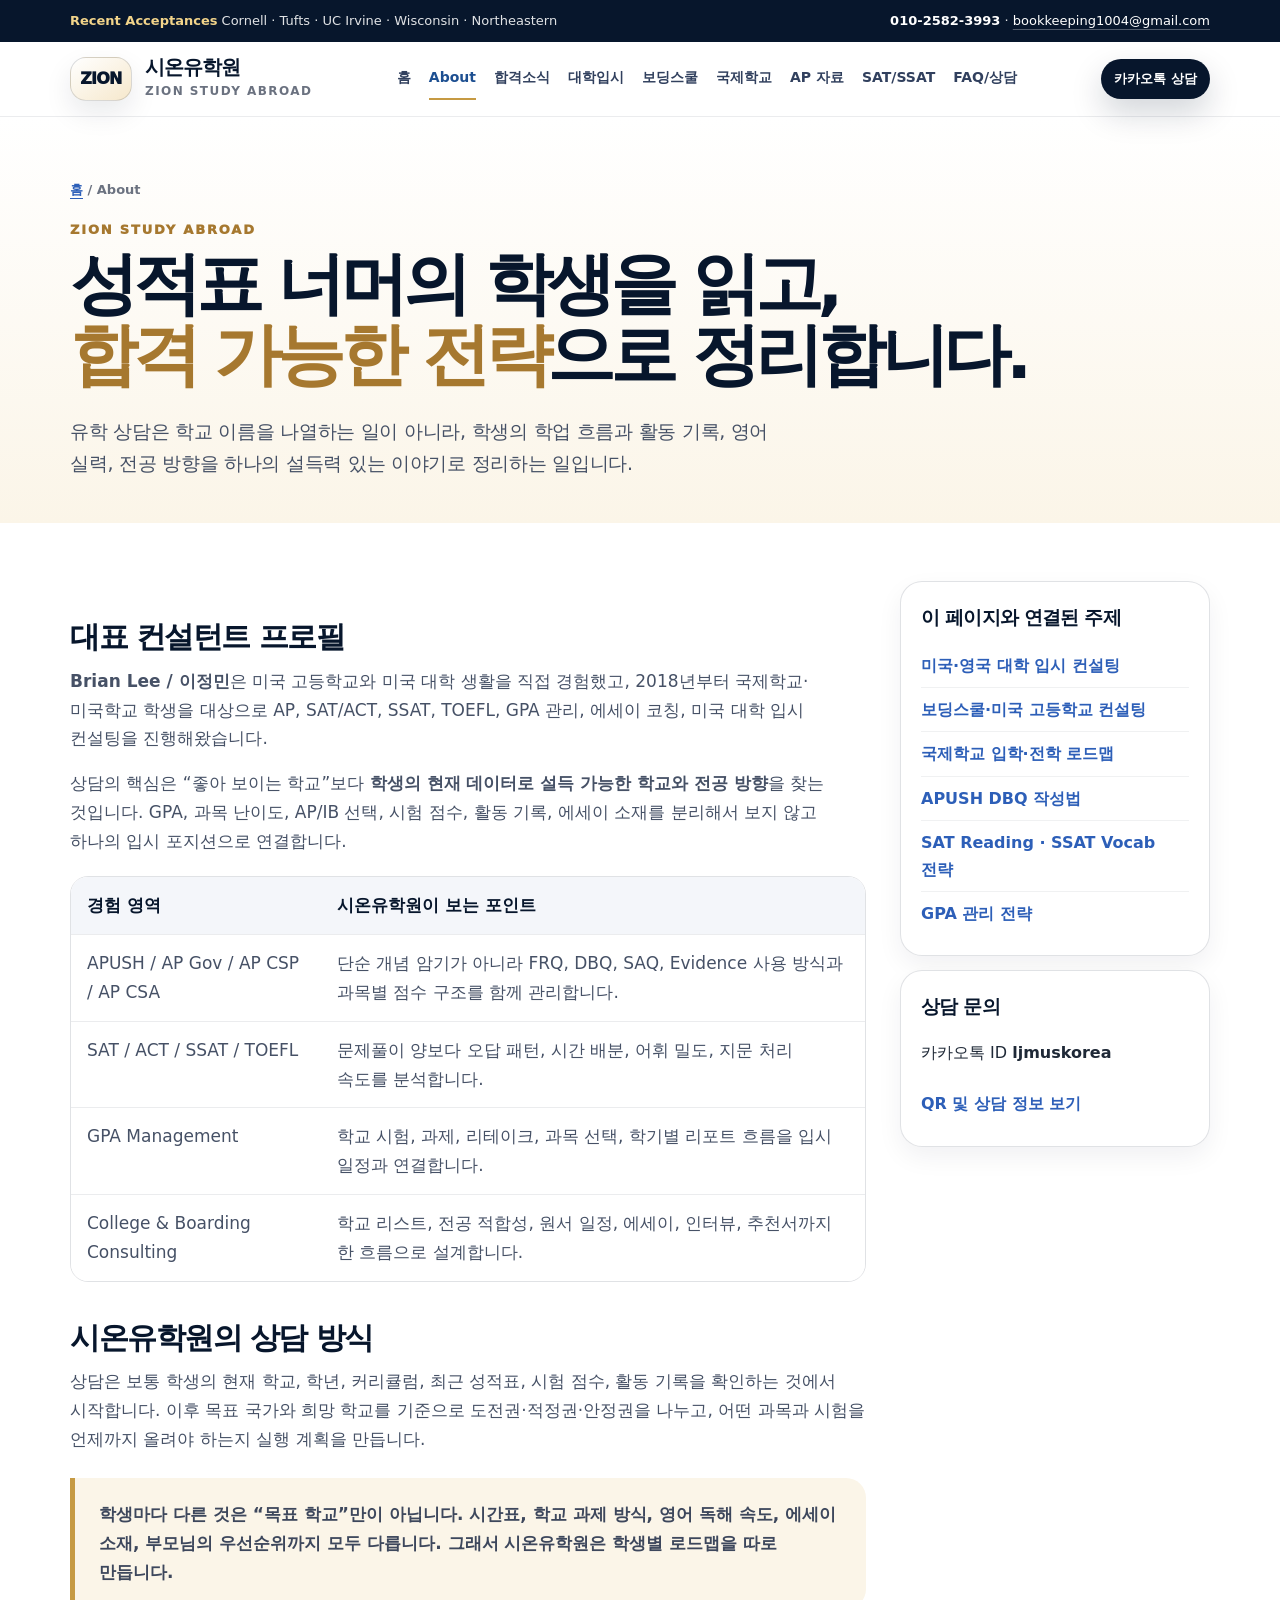
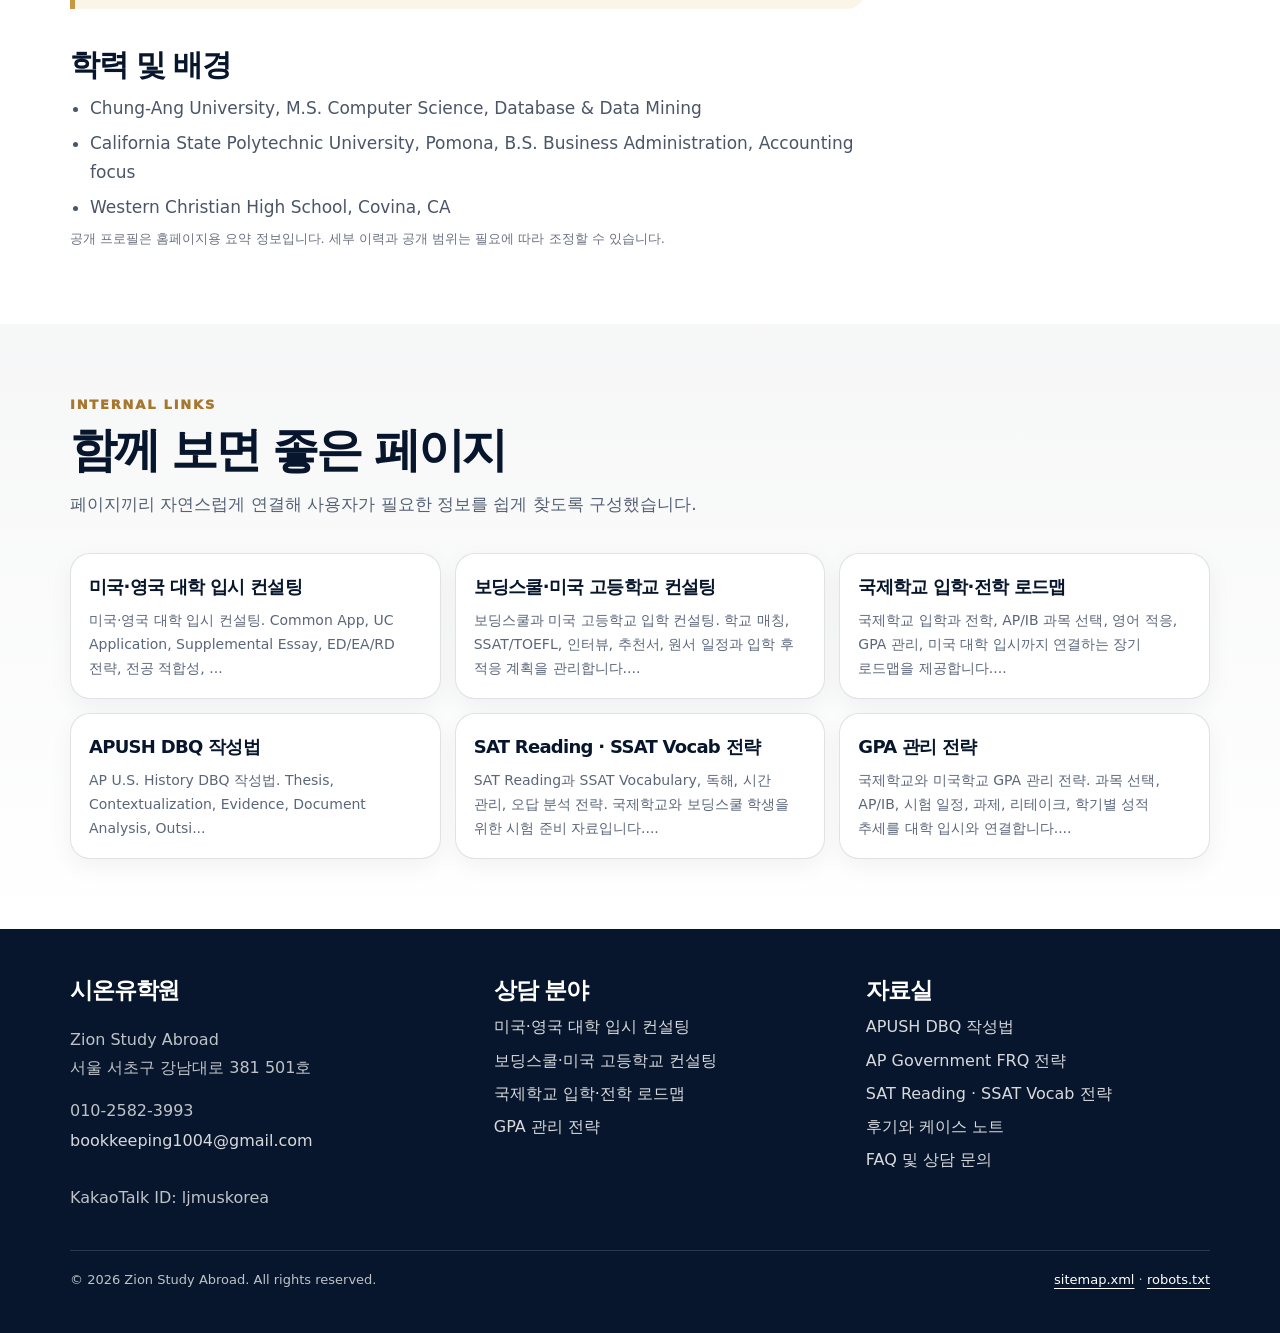
==== about.html @ bd564127 "Add files via upload" ====
<!doctype html>
<html lang="ko">
<head>
  <meta charset="utf-8">
  <meta name="viewport" content="width=device-width, initial-scale=1">
  <title>About | 시온유학원 대표 컨설턴트와 교육 철학</title>
  <meta name="description" content="시온유학원 대표 컨설턴트 Brian Lee의 미국 교육 경험, AP·SAT·SSAT·GPA 지도 경험, 국제학교·보딩스쿨 컨설팅 철학을 소개합니다.">
  <meta name="robots" content="index, follow">
  <meta name="theme-color" content="#07162c">
  <link rel="canonical" href="https://bookkeeping1004-dev.github.io/my-website/about.html">
  <link rel="stylesheet" href="assets/site.css">
  <meta property="og:type" content="website">
  <meta property="og:site_name" content="시온유학원 · Zion Study Abroad">
  <meta property="og:title" content="About | 시온유학원 대표 컨설턴트와 교육 철학">
  <meta property="og:description" content="시온유학원 대표 컨설턴트 Brian Lee의 미국 교육 경험, AP·SAT·SSAT·GPA 지도 경험, 국제학교·보딩스쿨 컨설팅 철학을 소개합니다.">
  <meta property="og:url" content="https://bookkeeping1004-dev.github.io/my-website/about.html">
  <meta property="og:image" content="https://bookkeeping1004-dev.github.io/my-website/assets/og-image.png">
  <meta name="twitter:card" content="summary_large_image">
  <script type="application/ld+json">{"@context": "https://schema.org", "@type": "EducationalOrganization", "name": "시온유학원", "alternateName": "Zion Study Abroad", "url": "https://bookkeeping1004-dev.github.io/my-website/", "email": "bookkeeping1004@gmail.com", "telephone": "+82-10-2582-3993", "address": {"@type": "PostalAddress", "streetAddress": "강남대로 381 501호", "addressLocality": "서초구", "addressRegion": "서울특별시", "addressCountry": "KR"}, "areaServed": ["Korea", "United States", "United Kingdom"], "sameAs": []}</script>
<script type="application/ld+json">{"@context": "https://schema.org", "@type": "WebSite", "name": "시온유학원 · Zion Study Abroad", "url": "https://bookkeeping1004-dev.github.io/my-website/", "inLanguage": "ko-KR"}</script>
<script type="application/ld+json">{"@context": "https://schema.org", "@type": "BreadcrumbList", "itemListElement": [{"@type": "ListItem", "position": 1, "name": "홈", "item": "https://bookkeeping1004-dev.github.io/my-website/"}, {"@type": "ListItem", "position": 2, "name": "About", "item": "https://bookkeeping1004-dev.github.io/my-website/about.html"}]}</script>
</head>
<body>
  <a class="skip" href="#main">본문으로 건너뛰기</a>
<div class="top"><div class="wrap"><div><b>Recent Acceptances</b> Cornell · Tufts · UC Irvine · Wisconsin · Northeastern</div><div><span class="phone">010-2582-3993</span> · <a href="mailto:bookkeeping1004@gmail.com">bookkeeping1004@gmail.com</a></div></div></div>
<header><div class="wrap nav"><a class="brand" href="index.html" aria-label="시온유학원 홈"><span class="brand-mark">ZION</span><span class="brand-text"><strong>시온유학원</strong><span>Zion Study Abroad</span></span></a><nav class="menu" aria-label="주요 메뉴"><a href="index.html" >홈</a><a href="about.html" aria-current="page">About</a><a href="results.html" >합격소식</a><a href="college-admissions.html" >대학입시</a><a href="boarding-school.html" >보딩스쿨</a><a href="international-school.html" >국제학교</a><a href="apush-dbq-guide.html" >AP 자료</a><a href="sat-ssat-guide.html" >SAT/SSAT</a><a href="faq-contact.html" >FAQ/상담</a></nav><a class="cta small" href="faq-contact.html">카카오톡 상담</a></div></header>
  
<main id="main"><section class="page-hero"><div class="wrap"><div class="breadcrumb"><a href="index.html">홈</a> / <span>About</span></div><p class="kicker">Zion Study Abroad</p><h1>성적표 너머의 학생을 읽고,<br><span>합격 가능한 전략</span>으로 정리합니다.</h1><p class="lead">유학 상담은 학교 이름을 나열하는 일이 아니라, 학생의 학업 흐름과 활동 기록, 영어 실력, 전공 방향을 하나의 설득력 있는 이야기로 정리하는 일입니다.</p></div></section>
<section class="content"><div class="wrap content-grid"><article>
<div class="article">
  <h2>대표 컨설턴트 프로필</h2>
  <p><strong>Brian Lee / 이정민</strong>은 미국 고등학교와 미국 대학 생활을 직접 경험했고, 2018년부터 국제학교·미국학교 학생을 대상으로 AP, SAT/ACT, SSAT, TOEFL, GPA 관리, 에세이 코칭, 미국 대학 입시 컨설팅을 진행해왔습니다.</p>
  <p>상담의 핵심은 “좋아 보이는 학교”보다 <strong>학생의 현재 데이터로 설득 가능한 학교와 전공 방향</strong>을 찾는 것입니다. GPA, 과목 난이도, AP/IB 선택, 시험 점수, 활동 기록, 에세이 소재를 분리해서 보지 않고 하나의 입시 포지션으로 연결합니다.</p>
  <div class="table-wrap"><table><thead><tr><th>경험 영역</th><th>시온유학원이 보는 포인트</th></tr></thead><tbody>
    <tr><td>APUSH / AP Gov / AP CSP / AP CSA</td><td>단순 개념 암기가 아니라 FRQ, DBQ, SAQ, Evidence 사용 방식과 과목별 점수 구조를 함께 관리합니다.</td></tr>
    <tr><td>SAT / ACT / SSAT / TOEFL</td><td>문제풀이 양보다 오답 패턴, 시간 배분, 어휘 밀도, 지문 처리 속도를 분석합니다.</td></tr>
    <tr><td>GPA Management</td><td>학교 시험, 과제, 리테이크, 과목 선택, 학기별 리포트 흐름을 입시 일정과 연결합니다.</td></tr>
    <tr><td>College & Boarding Consulting</td><td>학교 리스트, 전공 적합성, 원서 일정, 에세이, 인터뷰, 추천서까지 한 흐름으로 설계합니다.</td></tr>
  </tbody></table></div>
  <h2>시온유학원의 상담 방식</h2>
  <p>상담은 보통 학생의 현재 학교, 학년, 커리큘럼, 최근 성적표, 시험 점수, 활동 기록을 확인하는 것에서 시작합니다. 이후 목표 국가와 희망 학교를 기준으로 도전권·적정권·안정권을 나누고, 어떤 과목과 시험을 언제까지 올려야 하는지 실행 계획을 만듭니다.</p>
  <blockquote>학생마다 다른 것은 “목표 학교”만이 아닙니다. 시간표, 학교 과제 방식, 영어 독해 속도, 에세이 소재, 부모님의 우선순위까지 모두 다릅니다. 그래서 시온유학원은 학생별 로드맵을 따로 만듭니다.</blockquote>
  <h2>학력 및 배경</h2>
  <ul>
    <li>Chung-Ang University, M.S. Computer Science, Database & Data Mining</li>
    <li>California State Polytechnic University, Pomona, B.S. Business Administration, Accounting focus</li>
    <li>Western Christian High School, Covina, CA</li>
  </ul>
  <p class="disclaimer">공개 프로필은 홈페이지용 요약 정보입니다. 세부 이력과 공개 범위는 필요에 따라 조정할 수 있습니다.</p>
</div>
</article><aside class="sidebar"><div class="side-card"><h3>이 페이지와 연결된 주제</h3><a href="college-admissions.html">미국·영국 대학 입시 컨설팅</a><a href="boarding-school.html">보딩스쿨·미국 고등학교 컨설팅</a><a href="international-school.html">국제학교 입학·전학 로드맵</a><a href="apush-dbq-guide.html">APUSH DBQ 작성법</a><a href="sat-ssat-guide.html">SAT Reading · SSAT Vocab 전략</a><a href="gpa-management.html">GPA 관리 전략</a></div><div class="side-card"><h3>상담 문의</h3><p>카카오톡 ID <strong>ljmuskorea</strong></p><a href="faq-contact.html">QR 및 상담 정보 보기</a></div></aside></div></section><section class="soft"><div class="wrap"><div class="head"><p class="kicker">Internal Links</p><h2 class="title">함께 보면 좋은 페이지</h2><p class="desc">페이지끼리 자연스럽게 연결해 사용자가 필요한 정보를 쉽게 찾도록 구성했습니다.</p></div><div class="link-grid"><a class="link-card" href="college-admissions.html"><strong>미국·영국 대학 입시 컨설팅</strong><span>미국·영국 대학 입시 컨설팅. Common App, UC Application, Supplemental Essay, ED/EA/RD 전략, 전공 적합성, ...</span></a><a class="link-card" href="boarding-school.html"><strong>보딩스쿨·미국 고등학교 컨설팅</strong><span>보딩스쿨과 미국 고등학교 입학 컨설팅. 학교 매칭, SSAT/TOEFL, 인터뷰, 추천서, 원서 일정과 입학 후 적응 계획을 관리합니다....</span></a><a class="link-card" href="international-school.html"><strong>국제학교 입학·전학 로드맵</strong><span>국제학교 입학과 전학, AP/IB 과목 선택, 영어 적응, GPA 관리, 미국 대학 입시까지 연결하는 장기 로드맵을 제공합니다....</span></a><a class="link-card" href="apush-dbq-guide.html"><strong>APUSH DBQ 작성법</strong><span>AP U.S. History DBQ 작성법. Thesis, Contextualization, Evidence, Document Analysis, Outsi...</span></a><a class="link-card" href="sat-ssat-guide.html"><strong>SAT Reading · SSAT Vocab 전략</strong><span>SAT Reading과 SSAT Vocabulary, 독해, 시간 관리, 오답 분석 전략. 국제학교와 보딩스쿨 학생을 위한 시험 준비 자료입니다....</span></a><a class="link-card" href="gpa-management.html"><strong>GPA 관리 전략</strong><span>국제학교와 미국학교 GPA 관리 전략. 과목 선택, AP/IB, 시험 일정, 과제, 리테이크, 학기별 성적 추세를 대학 입시와 연결합니다....</span></a></div></div></section></main>
  <footer><div class="wrap footer-grid"><div><strong>시온유학원</strong><p>Zion Study Abroad<br>서울 서초구 강남대로 381 501호</p><p>010-2582-3993<br><a href="mailto:bookkeeping1004@gmail.com">bookkeeping1004@gmail.com</a><br>KakaoTalk ID: ljmuskorea</p></div><div><strong>상담 분야</strong><a href="college-admissions.html">미국·영국 대학 입시 컨설팅</a><a href="boarding-school.html">보딩스쿨·미국 고등학교 컨설팅</a><a href="international-school.html">국제학교 입학·전학 로드맵</a><a href="gpa-management.html">GPA 관리 전략</a></div><div><strong>자료실</strong><a href="apush-dbq-guide.html">APUSH DBQ 작성법</a><a href="ap-gov-frq-guide.html">AP Government FRQ 전략</a><a href="sat-ssat-guide.html">SAT Reading · SSAT Vocab 전략</a><a href="testimonials.html">후기와 케이스 노트</a><a href="faq-contact.html">FAQ 및 상담 문의</a></div></div><div class="wrap foot-mini"><span>© <span id="year"></span> Zion Study Abroad. All rights reserved.</span><span><a href="sitemap.xml">sitemap.xml</a> · <a href="robots.txt">robots.txt</a></span></div></footer><script>document.getElementById('year').textContent = new Date().getFullYear();</script>
</body>
</html>
---- assets/site.css ----
:root{
  --navy:#07162c; --navy2:#102848; --blue:#1d4f91; --gold:#c69a43; --gold2:#f2d48a;
  --cream:#fbf5e8; --soft:#f6f8fb; --ink:#1f2937; --text:#465166; --muted:#6b7280;
  --line:rgba(7,22,44,.12); --shadow:0 22px 60px rgba(7,22,44,.13); --radius:26px;
}
*{box-sizing:border-box} html{scroll-behavior:smooth} body{margin:0;font-family:Inter,ui-sans-serif,system-ui,-apple-system,BlinkMacSystemFont,"Segoe UI",sans-serif;color:var(--ink);background:#fff;line-height:1.7;word-break:keep-all} a{color:inherit;text-decoration:none} img{max-width:100%;display:block} .wrap{width:min(1140px,calc(100% - 40px));margin:0 auto}.sr{position:absolute;left:-9999px}.skip{position:absolute;left:14px;top:-60px;background:#fff;color:#07162c;padding:10px 14px;border-radius:12px;z-index:50}.skip:focus{top:12px}
.top{background:var(--navy);color:rgba(255,255,255,.88);font-size:13px}.top .wrap{min-height:42px;display:flex;align-items:center;justify-content:space-between;gap:14px;flex-wrap:wrap}.top b{color:var(--gold2)}.top a{color:#fff;text-decoration:underline;text-decoration-color:rgba(255,255,255,.3);text-underline-offset:4px}.phone{font-weight:900;color:#fff}
header{position:sticky;top:0;z-index:20;background:rgba(255,255,255,.92);backdrop-filter:blur(18px);border-bottom:1px solid rgba(7,22,44,.08)}.nav{display:flex;align-items:center;justify-content:space-between;gap:20px;padding:15px 0}.brand{display:flex;align-items:center;gap:13px}.brand-mark{width:62px;height:44px;border-radius:16px;border:1px solid rgba(7,22,44,.15);display:grid;place-items:center;background:linear-gradient(145deg,#fff,#f6e8cc);box-shadow:0 12px 28px rgba(7,22,44,.09);font-weight:950;letter-spacing:-.05em;color:var(--navy)}.brand-text strong{display:block;color:var(--navy);font-size:20px;line-height:1.08;letter-spacing:-.055em}.brand-text span{display:block;margin-top:2px;color:var(--muted);font-size:12px;letter-spacing:.12em;text-transform:uppercase;font-weight:850}.menu{display:flex;gap:18px;align-items:center;flex-wrap:wrap;font-size:14px;font-weight:850;color:#31405e}.menu a{padding:8px 0;border-bottom:2px solid transparent}.menu a:hover,.menu a[aria-current="page"]{color:var(--blue);border-color:var(--gold)}.cta{display:inline-flex;align-items:center;justify-content:center;min-height:46px;padding:12px 18px;border-radius:999px;background:var(--navy);color:#fff;font-weight:950;box-shadow:0 14px 32px rgba(7,22,44,.18)}.cta:hover{background:var(--navy2);transform:translateY(-1px)}.cta.gold{background:linear-gradient(135deg,#d2ad5f,#a6782f)}.cta.light{background:#fff;color:var(--navy);border:1px solid rgba(7,22,44,.14);box-shadow:none}.cta.small{min-height:auto;padding:9px 13px;font-size:13px}
.hero{position:relative;overflow:hidden;background:linear-gradient(180deg,#fff 0%,#fbf5e8 100%);padding:74px 0 48px}.hero:before{content:"";position:absolute;right:-270px;top:-330px;width:830px;height:830px;border-radius:50%;background:radial-gradient(circle,rgba(198,154,67,.30),rgba(29,79,145,.10) 48%,transparent 70%)}.hero-grid{position:relative;z-index:1;display:grid;grid-template-columns:1.08fr .92fr;gap:44px;align-items:center}.eyebrow{display:inline-block;margin-bottom:18px;padding:8px 13px;border-radius:999px;background:rgba(255,255,255,.78);border:1px solid rgba(198,154,67,.35);color:#715522;font-size:13px;font-weight:950}.hero h1,.page-hero h1{margin:0;color:var(--navy);font-size:clamp(40px,5.6vw,68px);line-height:1.04;letter-spacing:-.075em}.hero h1 span,.page-hero h1 span{color:#a6782f}.lead{max-width:720px;margin:24px 0 0;color:var(--text);font-size:19px;letter-spacing:-.015em}.actions{display:flex;gap:12px;flex-wrap:wrap;margin-top:30px}.focus-line{margin-top:24px;padding:16px 18px;border-radius:22px;background:rgba(255,255,255,.75);border:1px solid var(--line);color:#49556b;font-weight:800}.focus-line b{color:var(--navy)}.hero-panel{position:relative;overflow:hidden;border-radius:34px;padding:30px;background:linear-gradient(145deg,var(--navy),#102b54 72%,#07162c);color:#fff;box-shadow:var(--shadow)}.hero-panel:before{content:"ZION";position:absolute;right:-18px;top:2px;font-size:92px;line-height:1;font-weight:950;letter-spacing:-.08em;color:rgba(255,255,255,.055)}.panel-label{position:relative;display:inline-block;padding:7px 11px;border-radius:999px;background:rgba(240,210,138,.14);color:var(--gold2);font-size:12px;font-weight:950}.hero-panel h2{position:relative;margin:16px 0 18px;font-size:31px;line-height:1.2;letter-spacing:-.055em}.result-list{position:relative;display:grid;gap:12px}.result-item{padding:17px 18px;border-radius:20px;background:rgba(255,255,255,.09);border:1px solid rgba(255,255,255,.12)}.result-item small{display:block;color:rgba(255,255,255,.62);font-weight:850;margin-bottom:4px}.result-item strong{display:block;color:#fff;font-size:18px;line-height:1.38;letter-spacing:-.035em}.fine{margin:16px 0 0;color:rgba(255,255,255,.62);font-size:13px}
section{padding:70px 0}.soft{background:linear-gradient(180deg,rgba(7,22,44,.035),rgba(255,255,255,.2))}.cream{background:var(--cream)}.head{max-width:800px;margin-bottom:34px}.kicker{margin:0 0 8px;color:#a6782f;font-size:13px;font-weight:950;letter-spacing:.14em;text-transform:uppercase}.title{margin:0 0 14px;color:var(--navy);font-size:clamp(31px,4vw,47px);line-height:1.12;letter-spacing:-.065em}.desc{margin:0;color:#566176;font-size:17px}.grid2{display:grid;grid-template-columns:repeat(2,1fr);gap:18px}.grid3{display:grid;grid-template-columns:repeat(3,1fr);gap:18px}.grid4{display:grid;grid-template-columns:repeat(4,1fr);gap:14px}.card{border-radius:var(--radius);padding:27px;background:rgba(255,255,255,.9);border:1px solid var(--line);box-shadow:0 12px 34px rgba(7,22,44,.07)}.card h2,.card h3{margin:0 0 10px;color:var(--navy);letter-spacing:-.045em}.card h2{font-size:25px}.card h3{font-size:22px}.card p{margin:0;color:#5b667a}.card ul,.content ul,.content ol{margin:12px 0 0;padding-left:20px;color:#4b5568}.card li,.content li{margin:6px 0}.tag{display:inline-block;margin-bottom:12px;color:#a6782f;font-size:13px;font-weight:950}.badge{display:inline-block;padding:7px 12px;border-radius:999px;background:rgba(31,122,104,.10);color:#1f7a68;font-size:12px;font-weight:950}.school{margin:18px 0;color:var(--navy);font-size:27px;line-height:1.25;font-weight:950;letter-spacing:-.055em}.meta{color:var(--muted);font-size:14px;font-weight:800}.pill-row{display:flex;flex-wrap:wrap;gap:9px;margin-top:18px}.pill-row span,.pill-row a{padding:8px 11px;border-radius:999px;background:#f4f6fa;border:1px solid rgba(7,22,44,.08);color:#505c72;font-size:13px;font-weight:800}.pill-row a:hover{background:#eef3fb;color:var(--blue)}
.page-hero{background:linear-gradient(180deg,#fff 0%,#fbf5e8 100%);padding:62px 0 44px}.breadcrumb{font-size:13px;color:#6b7280;font-weight:800;margin-bottom:18px}.breadcrumb a{color:#2d5fb8;text-decoration:underline;text-underline-offset:4px}.content{padding:58px 0}.content-grid{display:grid;grid-template-columns:minmax(0,1fr) 310px;gap:34px;align-items:start}.article{font-size:17px;color:#465166}.article h2{margin:38px 0 12px;color:var(--navy);font-size:30px;line-height:1.18;letter-spacing:-.05em}.article h3{margin:28px 0 8px;color:#102848;font-size:23px;letter-spacing:-.04em}.article p{margin:0 0 16px}.article blockquote{margin:24px 0;padding:22px 24px;border-left:5px solid var(--gold);background:#fbf5e8;border-radius:0 20px 20px 0;color:#3d475c;font-weight:800}.sidebar{position:sticky;top:104px;display:grid;gap:14px}.side-card{border:1px solid var(--line);border-radius:22px;padding:20px;background:#fff;box-shadow:0 10px 26px rgba(7,22,44,.06)}.side-card h3{margin:0 0 10px;color:var(--navy);letter-spacing:-.04em}.side-card a{display:block;padding:8px 0;color:#2d5fb8;font-weight:850;border-bottom:1px solid rgba(7,22,44,.06)}.side-card a:last-child{border-bottom:0}.note{margin:22px 0;padding:18px 20px;border-radius:22px;background:rgba(198,154,67,.11);color:#675122;font-size:14px;font-weight:750}.warning{margin:22px 0;padding:18px 20px;border-radius:22px;background:rgba(29,79,145,.08);color:#273b5a;font-size:14px;font-weight:750}.table-wrap{overflow:auto;margin:20px 0;border-radius:18px;border:1px solid var(--line)}table{width:100%;border-collapse:collapse;background:#fff}th,td{padding:14px 16px;border-bottom:1px solid rgba(7,22,44,.08);text-align:left;vertical-align:top}th{background:#f4f6fa;color:var(--navy);font-weight:950}tr:last-child td{border-bottom:0}.link-grid{display:grid;grid-template-columns:repeat(3,1fr);gap:14px}.link-card{display:block;border:1px solid var(--line);background:#fff;border-radius:20px;padding:18px;box-shadow:0 8px 24px rgba(7,22,44,.05)}.link-card:hover{transform:translateY(-2px);box-shadow:0 16px 36px rgba(7,22,44,.10)}.link-card strong{display:block;color:var(--navy);font-size:18px;letter-spacing:-.04em}.link-card span{display:block;margin-top:6px;color:#5b667a;font-size:14px}.contact-box{display:grid;grid-template-columns:.95fr 1.05fr;gap:28px}.contact-panel{border-radius:30px;padding:30px;background:var(--navy);color:#fff;box-shadow:var(--shadow)}.contact-panel h2{margin:0 0 14px;font-size:35px;letter-spacing:-.06em}.contact-panel p{color:rgba(255,255,255,.76)}.line{padding:15px 0;border-top:1px solid rgba(255,255,255,.14)}.line small{display:block;color:var(--gold2);font-weight:950;margin-bottom:4px}.line strong{font-size:17px}.line a{color:#fff;text-decoration:underline;text-decoration-color:rgba(255,255,255,.3);text-underline-offset:4px}.qr-card{border-radius:26px;padding:24px;border:1px solid var(--line);background:#fff;box-shadow:0 12px 34px rgba(7,22,44,.07)}.qr-card h3{margin:0 0 10px;color:var(--navy);font-size:24px;letter-spacing:-.045em}.qr-card img{width:100%;max-width:340px;margin:18px auto;border-radius:20px;background:#fff;box-shadow:0 14px 40px rgba(7,22,44,.13)}.kakao-id{display:flex;align-items:center;justify-content:space-between;gap:12px;padding:12px 14px;border-radius:16px;background:#f6f8fb;border:1px solid var(--line);font-weight:950}.copy-btn{appearance:none;border:0;border-radius:999px;background:var(--gold);color:#fff;padding:9px 13px;font-weight:950;cursor:pointer;white-space:nowrap}.copy-msg{margin-top:8px;color:#a6782f;font-size:13px;font-weight:900;min-height:16px}.faq details{border:1px solid var(--line);border-radius:20px;padding:18px 20px;background:#fff;margin-bottom:12px}.faq summary{cursor:pointer;color:var(--navy);font-weight:950;letter-spacing:-.02em}.faq p{margin:12px 0 0;color:#5b667a}.resource-index{display:grid;grid-template-columns:repeat(2,1fr);gap:14px}.resource-index a{display:block;padding:15px 18px;border-radius:18px;background:#fff;border:1px solid var(--line);font-weight:900;color:var(--navy)}.resource-index a:hover{background:#f3f6fb;color:var(--blue)}
footer{background:var(--navy);color:rgba(255,255,255,.74);padding:42px 0}.footer-grid{display:grid;grid-template-columns:1.15fr 1fr 1fr;gap:28px}.footer-grid strong{display:block;color:#fff;font-size:23px;letter-spacing:-.05em}.footer-grid a{display:block;color:rgba(255,255,255,.84);padding:3px 0}.footer-grid a:hover{color:var(--gold2)}.foot-mini{margin-top:22px;padding-top:18px;border-top:1px solid rgba(255,255,255,.14);display:flex;justify-content:space-between;gap:20px;flex-wrap:wrap;font-size:13px}.foot-mini a{color:#fff;text-decoration:underline;text-underline-offset:4px}.disclaimer{font-size:13px;color:#6b7280;margin-top:18px}
@media(max-width:980px){.nav{align-items:flex-start;flex-direction:column}.menu{width:100%;overflow:auto}.hero-grid,.content-grid,.contact-box{grid-template-columns:1fr}.sidebar{position:static}.grid3,.grid4,.link-grid,.footer-grid{grid-template-columns:repeat(2,1fr)}}
@media(max-width:620px){.wrap{width:min(100% - 28px,1140px)}.hero,.page-hero{padding-top:42px}.hero h1,.page-hero h1{font-size:39px}.lead{font-size:17px}.grid2,.grid3,.grid4,.link-grid,.footer-grid,.resource-index{grid-template-columns:1fr}.actions .cta{width:100%}.kakao-id{flex-direction:column;align-items:flex-start}.copy-btn{width:100%}.school{font-size:23px}.card{padding:22px}.hero-panel{padding:24px;border-radius:28px}}
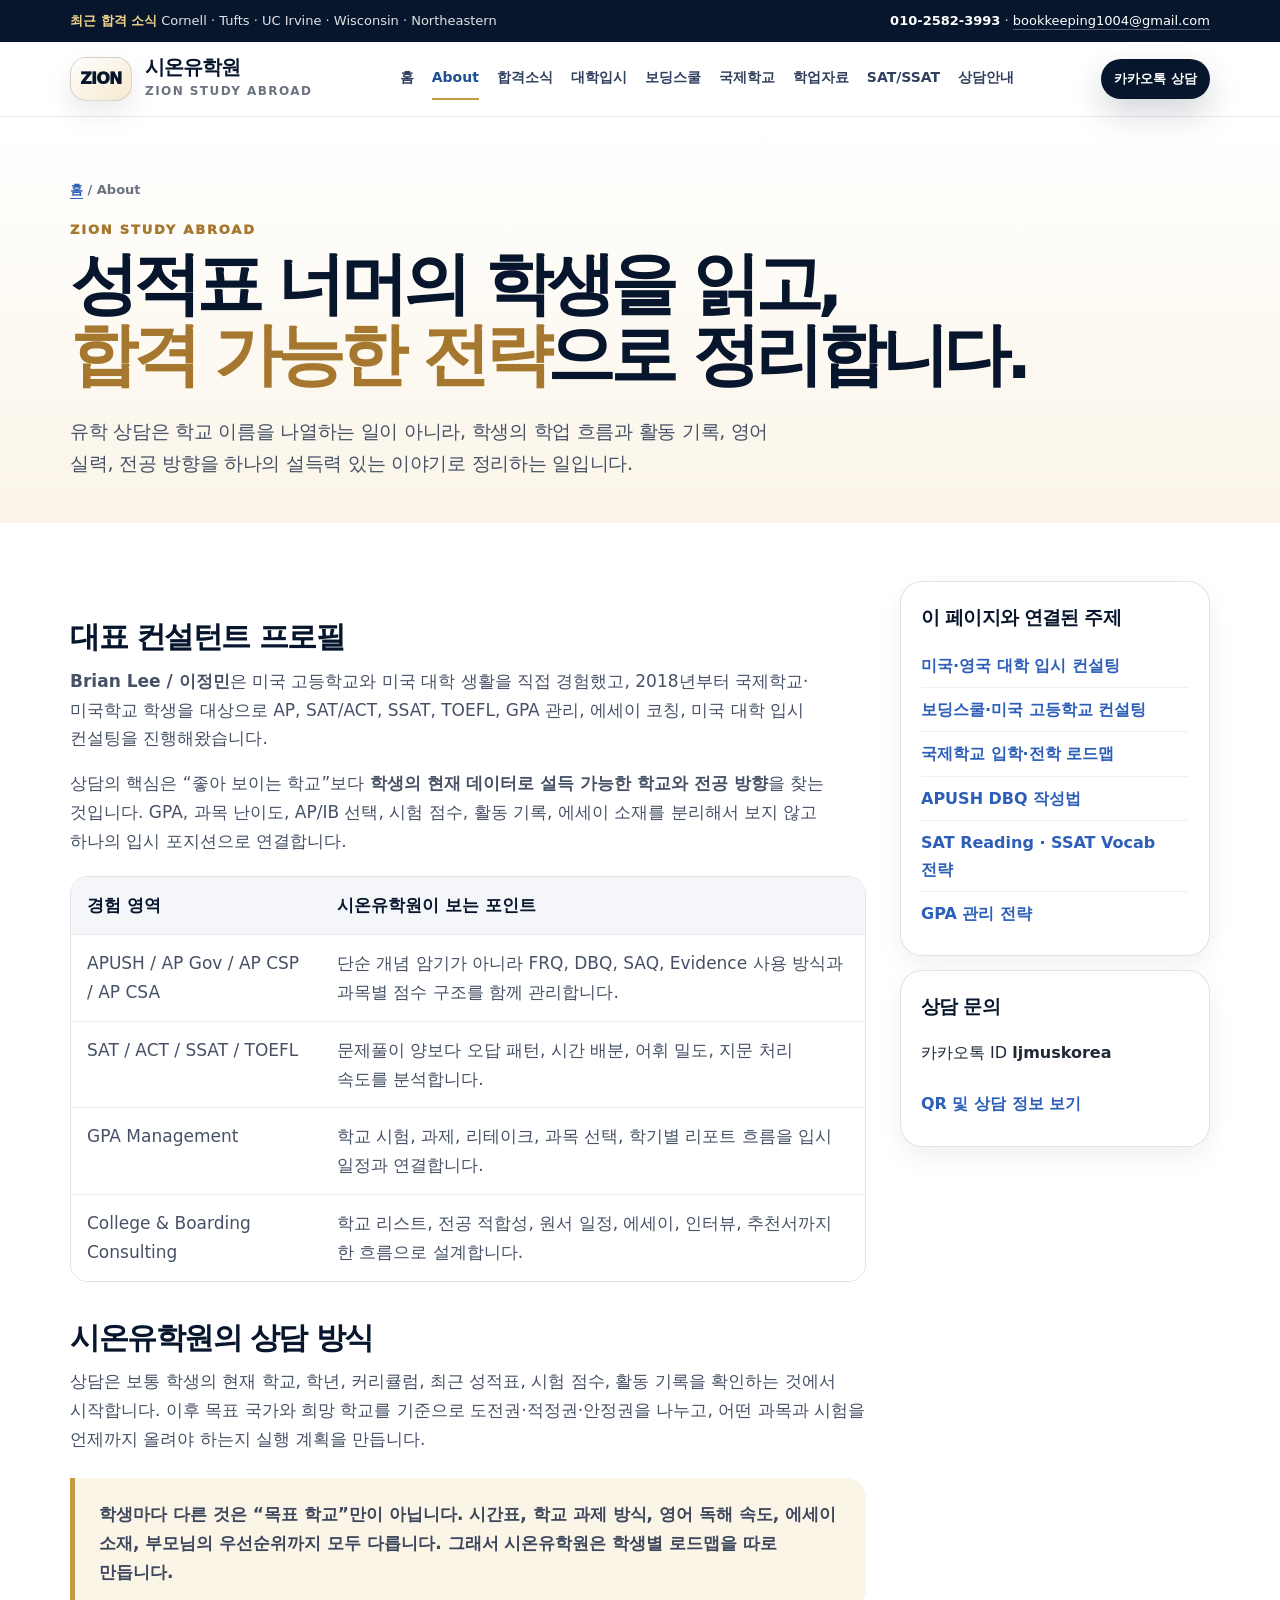
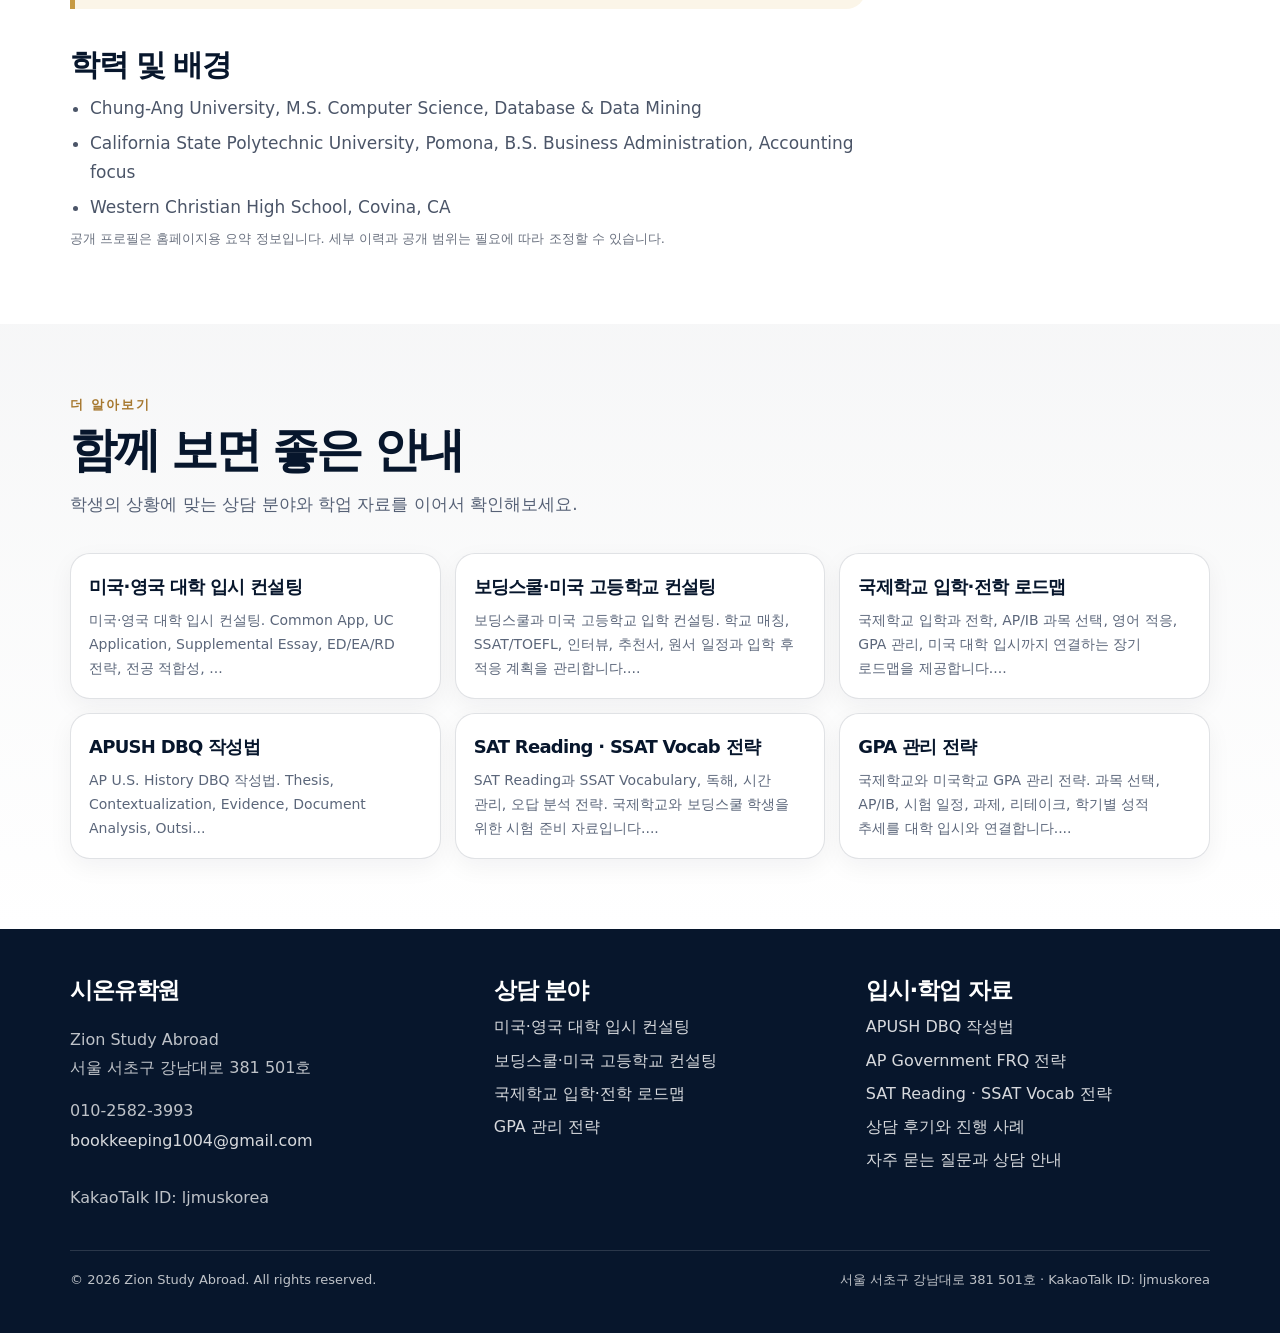
==== commit dc225a3e: "Add files via upload" ====
--- a/about.html
+++ b/about.html
@@ -22,8 +22,8 @@
 </head>
 <body>
   <a class="skip" href="#main">본문으로 건너뛰기</a>
-<div class="top"><div class="wrap"><div><b>Recent Acceptances</b> Cornell · Tufts · UC Irvine · Wisconsin · Northeastern</div><div><span class="phone">010-2582-3993</span> · <a href="mailto:bookkeeping1004@gmail.com">bookkeeping1004@gmail.com</a></div></div></div>
-<header><div class="wrap nav"><a class="brand" href="index.html" aria-label="시온유학원 홈"><span class="brand-mark">ZION</span><span class="brand-text"><strong>시온유학원</strong><span>Zion Study Abroad</span></span></a><nav class="menu" aria-label="주요 메뉴"><a href="index.html" >홈</a><a href="about.html" aria-current="page">About</a><a href="results.html" >합격소식</a><a href="college-admissions.html" >대학입시</a><a href="boarding-school.html" >보딩스쿨</a><a href="international-school.html" >국제학교</a><a href="apush-dbq-guide.html" >AP 자료</a><a href="sat-ssat-guide.html" >SAT/SSAT</a><a href="faq-contact.html" >FAQ/상담</a></nav><a class="cta small" href="faq-contact.html">카카오톡 상담</a></div></header>
+<div class="top"><div class="wrap"><div><b>최근 합격 소식</b> Cornell · Tufts · UC Irvine · Wisconsin · Northeastern</div><div><span class="phone">010-2582-3993</span> · <a href="mailto:bookkeeping1004@gmail.com">bookkeeping1004@gmail.com</a></div></div></div>
+<header><div class="wrap nav"><a class="brand" href="index.html" aria-label="시온유학원 홈"><span class="brand-mark">ZION</span><span class="brand-text"><strong>시온유학원</strong><span>Zion Study Abroad</span></span></a><nav class="menu" aria-label="주요 메뉴"><a href="index.html" >홈</a><a href="about.html" aria-current="page">About</a><a href="results.html" >합격소식</a><a href="college-admissions.html" >대학입시</a><a href="boarding-school.html" >보딩스쿨</a><a href="international-school.html" >국제학교</a><a href="apush-dbq-guide.html" >학업자료</a><a href="sat-ssat-guide.html" >SAT/SSAT</a><a href="faq-contact.html" >상담안내</a></nav><a class="cta small" href="faq-contact.html">카카오톡 상담</a></div></header>
   
 <main id="main"><section class="page-hero"><div class="wrap"><div class="breadcrumb"><a href="index.html">홈</a> / <span>About</span></div><p class="kicker">Zion Study Abroad</p><h1>성적표 너머의 학생을 읽고,<br><span>합격 가능한 전략</span>으로 정리합니다.</h1><p class="lead">유학 상담은 학교 이름을 나열하는 일이 아니라, 학생의 학업 흐름과 활동 기록, 영어 실력, 전공 방향을 하나의 설득력 있는 이야기로 정리하는 일입니다.</p></div></section>
 <section class="content"><div class="wrap content-grid"><article>
@@ -48,7 +48,7 @@
   </ul>
   <p class="disclaimer">공개 프로필은 홈페이지용 요약 정보입니다. 세부 이력과 공개 범위는 필요에 따라 조정할 수 있습니다.</p>
 </div>
-</article><aside class="sidebar"><div class="side-card"><h3>이 페이지와 연결된 주제</h3><a href="college-admissions.html">미국·영국 대학 입시 컨설팅</a><a href="boarding-school.html">보딩스쿨·미국 고등학교 컨설팅</a><a href="international-school.html">국제학교 입학·전학 로드맵</a><a href="apush-dbq-guide.html">APUSH DBQ 작성법</a><a href="sat-ssat-guide.html">SAT Reading · SSAT Vocab 전략</a><a href="gpa-management.html">GPA 관리 전략</a></div><div class="side-card"><h3>상담 문의</h3><p>카카오톡 ID <strong>ljmuskorea</strong></p><a href="faq-contact.html">QR 및 상담 정보 보기</a></div></aside></div></section><section class="soft"><div class="wrap"><div class="head"><p class="kicker">Internal Links</p><h2 class="title">함께 보면 좋은 페이지</h2><p class="desc">페이지끼리 자연스럽게 연결해 사용자가 필요한 정보를 쉽게 찾도록 구성했습니다.</p></div><div class="link-grid"><a class="link-card" href="college-admissions.html"><strong>미국·영국 대학 입시 컨설팅</strong><span>미국·영국 대학 입시 컨설팅. Common App, UC Application, Supplemental Essay, ED/EA/RD 전략, 전공 적합성, ...</span></a><a class="link-card" href="boarding-school.html"><strong>보딩스쿨·미국 고등학교 컨설팅</strong><span>보딩스쿨과 미국 고등학교 입학 컨설팅. 학교 매칭, SSAT/TOEFL, 인터뷰, 추천서, 원서 일정과 입학 후 적응 계획을 관리합니다....</span></a><a class="link-card" href="international-school.html"><strong>국제학교 입학·전학 로드맵</strong><span>국제학교 입학과 전학, AP/IB 과목 선택, 영어 적응, GPA 관리, 미국 대학 입시까지 연결하는 장기 로드맵을 제공합니다....</span></a><a class="link-card" href="apush-dbq-guide.html"><strong>APUSH DBQ 작성법</strong><span>AP U.S. History DBQ 작성법. Thesis, Contextualization, Evidence, Document Analysis, Outsi...</span></a><a class="link-card" href="sat-ssat-guide.html"><strong>SAT Reading · SSAT Vocab 전략</strong><span>SAT Reading과 SSAT Vocabulary, 독해, 시간 관리, 오답 분석 전략. 국제학교와 보딩스쿨 학생을 위한 시험 준비 자료입니다....</span></a><a class="link-card" href="gpa-management.html"><strong>GPA 관리 전략</strong><span>국제학교와 미국학교 GPA 관리 전략. 과목 선택, AP/IB, 시험 일정, 과제, 리테이크, 학기별 성적 추세를 대학 입시와 연결합니다....</span></a></div></div></section></main>
-  <footer><div class="wrap footer-grid"><div><strong>시온유학원</strong><p>Zion Study Abroad<br>서울 서초구 강남대로 381 501호</p><p>010-2582-3993<br><a href="mailto:bookkeeping1004@gmail.com">bookkeeping1004@gmail.com</a><br>KakaoTalk ID: ljmuskorea</p></div><div><strong>상담 분야</strong><a href="college-admissions.html">미국·영국 대학 입시 컨설팅</a><a href="boarding-school.html">보딩스쿨·미국 고등학교 컨설팅</a><a href="international-school.html">국제학교 입학·전학 로드맵</a><a href="gpa-management.html">GPA 관리 전략</a></div><div><strong>자료실</strong><a href="apush-dbq-guide.html">APUSH DBQ 작성법</a><a href="ap-gov-frq-guide.html">AP Government FRQ 전략</a><a href="sat-ssat-guide.html">SAT Reading · SSAT Vocab 전략</a><a href="testimonials.html">후기와 케이스 노트</a><a href="faq-contact.html">FAQ 및 상담 문의</a></div></div><div class="wrap foot-mini"><span>© <span id="year"></span> Zion Study Abroad. All rights reserved.</span><span><a href="sitemap.xml">sitemap.xml</a> · <a href="robots.txt">robots.txt</a></span></div></footer><script>document.getElementById('year').textContent = new Date().getFullYear();</script>
+</article><aside class="sidebar"><div class="side-card"><h3>이 페이지와 연결된 주제</h3><a href="college-admissions.html">미국·영국 대학 입시 컨설팅</a><a href="boarding-school.html">보딩스쿨·미국 고등학교 컨설팅</a><a href="international-school.html">국제학교 입학·전학 로드맵</a><a href="apush-dbq-guide.html">APUSH DBQ 작성법</a><a href="sat-ssat-guide.html">SAT Reading · SSAT Vocab 전략</a><a href="gpa-management.html">GPA 관리 전략</a></div><div class="side-card"><h3>상담 문의</h3><p>카카오톡 ID <strong>ljmuskorea</strong></p><a href="faq-contact.html">QR 및 상담 정보 보기</a></div></aside></div></section><section class="soft"><div class="wrap"><div class="head"><p class="kicker">더 알아보기</p><h2 class="title">함께 보면 좋은 안내</h2><p class="desc">학생의 상황에 맞는 상담 분야와 학업 자료를 이어서 확인해보세요.</p></div><div class="link-grid"><a class="link-card" href="college-admissions.html"><strong>미국·영국 대학 입시 컨설팅</strong><span>미국·영국 대학 입시 컨설팅. Common App, UC Application, Supplemental Essay, ED/EA/RD 전략, 전공 적합성, ...</span></a><a class="link-card" href="boarding-school.html"><strong>보딩스쿨·미국 고등학교 컨설팅</strong><span>보딩스쿨과 미국 고등학교 입학 컨설팅. 학교 매칭, SSAT/TOEFL, 인터뷰, 추천서, 원서 일정과 입학 후 적응 계획을 관리합니다....</span></a><a class="link-card" href="international-school.html"><strong>국제학교 입학·전학 로드맵</strong><span>국제학교 입학과 전학, AP/IB 과목 선택, 영어 적응, GPA 관리, 미국 대학 입시까지 연결하는 장기 로드맵을 제공합니다....</span></a><a class="link-card" href="apush-dbq-guide.html"><strong>APUSH DBQ 작성법</strong><span>AP U.S. History DBQ 작성법. Thesis, Contextualization, Evidence, Document Analysis, Outsi...</span></a><a class="link-card" href="sat-ssat-guide.html"><strong>SAT Reading · SSAT Vocab 전략</strong><span>SAT Reading과 SSAT Vocabulary, 독해, 시간 관리, 오답 분석 전략. 국제학교와 보딩스쿨 학생을 위한 시험 준비 자료입니다....</span></a><a class="link-card" href="gpa-management.html"><strong>GPA 관리 전략</strong><span>국제학교와 미국학교 GPA 관리 전략. 과목 선택, AP/IB, 시험 일정, 과제, 리테이크, 학기별 성적 추세를 대학 입시와 연결합니다....</span></a></div></div></section></main>
+  <footer><div class="wrap footer-grid"><div><strong>시온유학원</strong><p>Zion Study Abroad<br>서울 서초구 강남대로 381 501호</p><p>010-2582-3993<br><a href="mailto:bookkeeping1004@gmail.com">bookkeeping1004@gmail.com</a><br>KakaoTalk ID: ljmuskorea</p></div><div><strong>상담 분야</strong><a href="college-admissions.html">미국·영국 대학 입시 컨설팅</a><a href="boarding-school.html">보딩스쿨·미국 고등학교 컨설팅</a><a href="international-school.html">국제학교 입학·전학 로드맵</a><a href="gpa-management.html">GPA 관리 전략</a></div><div><strong>입시·학업 자료</strong><a href="apush-dbq-guide.html">APUSH DBQ 작성법</a><a href="ap-gov-frq-guide.html">AP Government FRQ 전략</a><a href="sat-ssat-guide.html">SAT Reading · SSAT Vocab 전략</a><a href="testimonials.html">상담 후기와 진행 사례</a><a href="faq-contact.html">자주 묻는 질문과 상담 안내</a></div></div><div class="wrap foot-mini"><span>© <span id="year"></span> Zion Study Abroad. All rights reserved.</span><span>서울 서초구 강남대로 381 501호 · KakaoTalk ID: ljmuskorea</span></div></footer><script>document.getElementById('year').textContent = new Date().getFullYear();</script>
 </body>
 </html>
